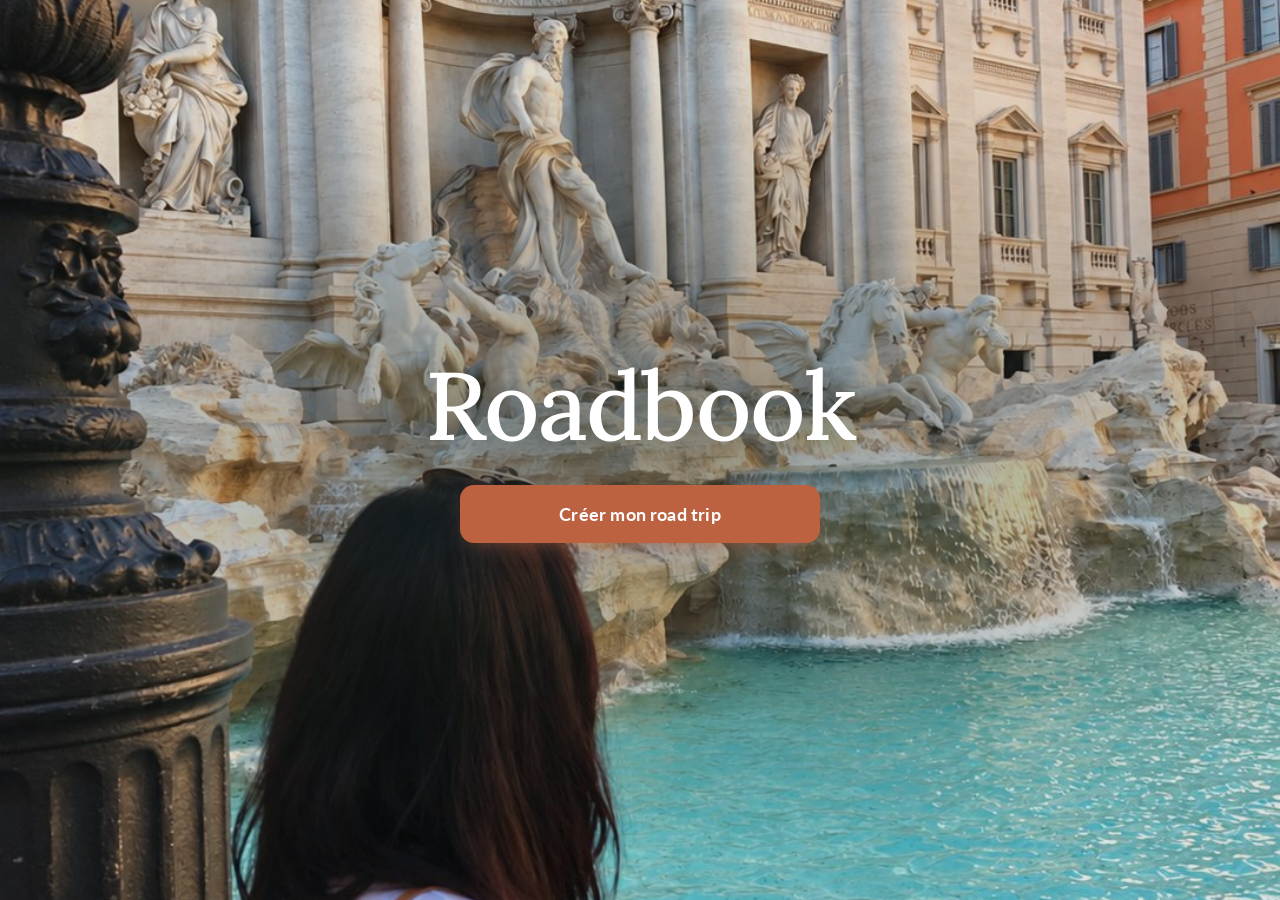
==== index.html @ 45126e4b "Première mise en ligne de Roadbook Co-Authored-By: Claude Opus 5.5 <noreply@anthropic.com> Claude-Se" ====
<!doctype html>
<html lang="fr">
<head>
  <meta charset="utf-8">
  <meta name="viewport" content="width=device-width, initial-scale=1, viewport-fit=cover">
  <meta name="theme-color" content="#F4F1EA">
  <title>Roadbook</title>
  <link rel="preconnect" href="https://fonts.googleapis.com">
  <link rel="preconnect" href="https://fonts.gstatic.com" crossorigin>
  <link href="https://fonts.googleapis.com/css2?family=Inter:wght@400;500;600&family=Lato:wght@400;700&family=Lora:ital,wght@0,500;0,600;1,500&display=swap" rel="stylesheet">
  <link rel="manifest" href="manifest.webmanifest">
  <link rel="apple-touch-icon" href="images/icone-192.png">
  <meta name="apple-mobile-web-app-capable" content="yes">
  <meta name="mobile-web-app-capable" content="yes">
  <link rel="stylesheet" href="js/vendor/leaflet/leaflet.css">
  <link rel="stylesheet" href="css/styles.css?v=2">
</head>
<body>
  <main id="app">

    <!-- ÉCRAN 1 — ACCUEIL -->
    <section class="ecran ecran--accueil" id="e-accueil" aria-label="Accueil">
      <div class="accueil-photo">
        <!-- Remplace images/accueil.jpg par ta propre photo -->
        <div class="photo-repli" data-paysage></div>
        <img src="images/accueil.jpg" alt="" onerror="this.remove()">
      </div>
      <div class="accueil-contenu">
        <h1 class="accueil-titre">Roadbook</h1>
        <button class="btn btn--principal" type="button" data-aller="#/depart">Créer mon road trip</button>
        <a class="accueil-voyages" href="#/voyages" id="lien-voyages" hidden></a>
      </div>
    </section>

    <!-- ÉCRAN 2 — MON DÉPART -->
    <section class="ecran" id="e-depart" aria-label="Mon départ">
      <header class="barre">
        <a class="barre-retour" href="#/">← Accueil</a>
        <span class="barre-marque">Roadbook</span>
      </header>
      <div class="colonne">
        <h1 class="titre-page">Ton départ</h1>
        <p class="chapo">Sept questions, tout se fait en cochant. Je m’occupe du reste.</p>
        <form id="questionnaire" novalidate></form>
        <p class="credit">Villes : <a href="https://www.geonames.org" target="_blank" rel="noopener">GeoNames</a>, licence CC BY 4.0.</p>
      </div>
      <div class="action-bas">
        <p class="action-message" id="message-depart" role="status" aria-live="polite"></p>
        <button class="btn btn--principal" type="button" id="btn-generer">Générer mon itinéraire</button>
      </div>
    </section>

    <!-- ÉCRAN 3 — MA ROUTE -->
    <section class="ecran" id="e-route" aria-label="Ma route">
      <header class="barre">
        <a class="barre-retour" href="#/depart">← Mes réponses</a>
        <span class="barre-marque">Roadbook</span>
      </header>
      <div class="colonne" id="route-contenu"></div>
      <div class="action-bas">
        <button class="btn btn--principal" type="button" data-aller="#/garder">Garder ma route</button>
      </div>
    </section>

    <!-- ÉCRAN 4 — MA JOURNÉE -->
    <section class="ecran ecran--jour" id="e-jour" aria-label="Ma journée">
      <div id="jour-contenu"></div>
      <div class="action-bas action-bas--double">
        <a class="btn btn--secondaire" href="#/route">← Ma route</a>
        <button class="btn btn--principal" type="button" id="btn-suivant">Jour suivant →</button>
      </div>
    </section>

    <!-- ÉCRAN 5 — GARDER MA ROUTE -->
    <section class="ecran" id="e-garder" aria-label="Garder ma route">
      <header class="barre">
        <a class="barre-retour" href="#/route">← Ma route</a>
        <span class="barre-marque">Roadbook</span>
      </header>
      <div class="colonne" id="garder-contenu"></div>
    </section>

    <!-- MES VOYAGES SAUVEGARDÉS -->
    <section class="ecran" id="e-voyages" aria-label="Mes voyages sauvegardés">
      <header class="barre">
        <a class="barre-retour" href="#/">← Accueil</a>
        <span class="barre-marque">Roadbook</span>
      </header>
      <div class="colonne" id="voyages-contenu"></div>
    </section>
  </main>

  <!-- Génération en cours -->
  <div class="composition" id="composition" hidden aria-live="polite">
    <div class="composition-route" aria-hidden="true"><span></span></div>
    <p class="composition-phrase" id="composition-phrase">Je compose ta route…</p>
  </div>

  <script src="js/villes.js"></script>
  <script src="js/villes-plus.js"></script>
  <script src="js/data.js"></script>
  <script src="js/data-europe.js"></script>
  <script src="js/data-europe2.js"></script>
  <script src="js/data-terre.js"></script>
  <script src="js/regions-outils.js"></script>
  <script src="js/regions-ouest.js"></script>
  <script src="js/regions-centre.js"></script>
  <script src="js/regions-sud.js"></script>
  <script src="js/regions-nord.js"></script>
  <script src="js/regions-est.js"></script>
  <script src="js/regions-orient.js"></script>
  <script src="js/regions-plus.js"></script>
  <script src="js/regions-fin.js"></script>
  <script src="js/villes-ouest.js"></script>
  <script src="js/villes-centre.js"></script>
  <script src="js/villes-sud.js"></script>
  <script src="js/villes-nord.js"></script>
  <script src="js/villes-est.js"></script>
  <script src="js/villes-orient.js"></script>
  <script src="js/villes-geonames.js"></script>
  <script src="js/envies.js"></script>
  <script src="js/generator.js"></script>
  <script src="js/planning.js"></script>
  <script src="js/regles-route.js"></script>
  <script src="js/modifier.js"></script>
  <script src="js/aires.js"></script>
  <script src="js/photos.js"></script>
  <script src="js/mes-photos.js"></script>
  <script src="js/horsligne.js"></script>
  <script src="js/config.js"></script>
  <script src="js/vendor/supabase/supabase.js"></script>
  <script src="js/communaute.js"></script>
  <script src="js/vendor/leaflet/leaflet.js"></script>
  <script src="js/fond-carte.js"></script>
  <script src="js/carte.js"></script>
  <script src="js/app.js"></script>
</body>
</html>
---- js/vendor/leaflet/leaflet.css ----
/* required styles */

.leaflet-pane,
.leaflet-tile,
.leaflet-marker-icon,
.leaflet-marker-shadow,
.leaflet-tile-container,
.leaflet-pane > svg,
.leaflet-pane > canvas,
.leaflet-zoom-box,
.leaflet-image-layer,
.leaflet-layer {
	position: absolute;
	left: 0;
	top: 0;
	}
.leaflet-container {
	overflow: hidden;
	}
.leaflet-tile,
.leaflet-marker-icon,
.leaflet-marker-shadow {
	-webkit-user-select: none;
	   -moz-user-select: none;
	        user-select: none;
	  -webkit-user-drag: none;
	}
/* Prevents IE11 from highlighting tiles in blue */
.leaflet-tile::selection {
	background: transparent;
}
/* Safari renders non-retina tile on retina better with this, but Chrome is worse */
.leaflet-safari .leaflet-tile {
	image-rendering: -webkit-optimize-contrast;
	}
/* hack that prevents hw layers "stretching" when loading new tiles */
.leaflet-safari .leaflet-tile-container {
	width: 1600px;
	height: 1600px;
	-webkit-transform-origin: 0 0;
	}
.leaflet-marker-icon,
.leaflet-marker-shadow {
	display: block;
	}
/* .leaflet-container svg: reset svg max-width decleration shipped in Joomla! (joomla.org) 3.x */
/* .leaflet-container img: map is broken in FF if you have max-width: 100% on tiles */
.leaflet-container .leaflet-overlay-pane svg {
	max-width: none !important;
	max-height: none !important;
	}
.leaflet-container .leaflet-marker-pane img,
.leaflet-container .leaflet-shadow-pane img,
.leaflet-container .leaflet-tile-pane img,
.leaflet-container img.leaflet-image-layer,
.leaflet-container .leaflet-tile {
	max-width: none !important;
	max-height: none !important;
	width: auto;
	padding: 0;
	}

.leaflet-container img.leaflet-tile {
	/* See: https://bugs.chromium.org/p/chromium/issues/detail?id=600120 */
	mix-blend-mode: plus-lighter;
}

.leaflet-container.leaflet-touch-zoom {
	-ms-touch-action: pan-x pan-y;
	touch-action: pan-x pan-y;
	}
.leaflet-container.leaflet-touch-drag {
	-ms-touch-action: pinch-zoom;
	/* Fallback for FF which doesn't support pinch-zoom */
	touch-action: none;
	touch-action: pinch-zoom;
}
.leaflet-container.leaflet-touch-drag.leaflet-touch-zoom {
	-ms-touch-action: none;
	touch-action: none;
}
.leaflet-container {
	-webkit-tap-highlight-color: transparent;
}
.leaflet-container a {
	-webkit-tap-highlight-color: rgba(51, 181, 229, 0.4);
}
.leaflet-tile {
	filter: inherit;
	visibility: hidden;
	}
.leaflet-tile-loaded {
	visibility: inherit;
	}
.leaflet-zoom-box {
	width: 0;
	height: 0;
	-moz-box-sizing: border-box;
	     box-sizing: border-box;
	z-index: 800;
	}
/* workaround for https://bugzilla.mozilla.org/show_bug.cgi?id=888319 */
.leaflet-overlay-pane svg {
	-moz-user-select: none;
	}

.leaflet-pane         { z-index: 400; }

.leaflet-tile-pane    { z-index: 200; }
.leaflet-overlay-pane { z-index: 400; }
.leaflet-shadow-pane  { z-index: 500; }
.leaflet-marker-pane  { z-index: 600; }
.leaflet-tooltip-pane   { z-index: 650; }
.leaflet-popup-pane   { z-index: 700; }

.leaflet-map-pane canvas { z-index: 100; }
.leaflet-map-pane svg    { z-index: 200; }

.leaflet-vml-shape {
	width: 1px;
	height: 1px;
	}
.lvml {
	behavior: url(#default#VML);
	display: inline-block;
	position: absolute;
	}


/* control positioning */

.leaflet-control {
	position: relative;
	z-index: 800;
	pointer-events: visiblePainted; /* IE 9-10 doesn't have auto */
	pointer-events: auto;
	}
.leaflet-top,
.leaflet-bottom {
	position: absolute;
	z-index: 1000;
	pointer-events: none;
	}
.leaflet-top {
	top: 0;
	}
.leaflet-right {
	right: 0;
	}
.leaflet-bottom {
	bottom: 0;
	}
.leaflet-left {
	left: 0;
	}
.leaflet-control {
	float: left;
	clear: both;
	}
.leaflet-right .leaflet-control {
	float: right;
	}
.leaflet-top .leaflet-control {
	margin-top: 10px;
	}
.leaflet-bottom .leaflet-control {
	margin-bottom: 10px;
	}
.leaflet-left .leaflet-control {
	margin-left: 10px;
	}
.leaflet-right .leaflet-control {
	margin-right: 10px;
	}


/* zoom and fade animations */

.leaflet-fade-anim .leaflet-popup {
	opacity: 0;
	-webkit-transition: opacity 0.2s linear;
	   -moz-transition: opacity 0.2s linear;
	        transition: opacity 0.2s linear;
	}
.leaflet-fade-anim .leaflet-map-pane .leaflet-popup {
	opacity: 1;
	}
.leaflet-zoom-animated {
	-webkit-transform-origin: 0 0;
	    -ms-transform-origin: 0 0;
	        transform-origin: 0 0;
	}
svg.leaflet-zoom-animated {
	will-change: transform;
}

.leaflet-zoom-anim .leaflet-zoom-animated {
	-webkit-transition: -webkit-transform 0.25s cubic-bezier(0,0,0.25,1);
	   -moz-transition:    -moz-transform 0.25s cubic-bezier(0,0,0.25,1);
	        transition:         transform 0.25s cubic-bezier(0,0,0.25,1);
	}
.leaflet-zoom-anim .leaflet-tile,
.leaflet-pan-anim .leaflet-tile {
	-webkit-transition: none;
	   -moz-transition: none;
	        transition: none;
	}

.leaflet-zoom-anim .leaflet-zoom-hide {
	visibility: hidden;
	}


/* cursors */

.leaflet-interactive {
	cursor: pointer;
	}
.leaflet-grab {
	cursor: -webkit-grab;
	cursor:    -moz-grab;
	cursor:         grab;
	}
.leaflet-crosshair,
.leaflet-crosshair .leaflet-interactive {
	cursor: crosshair;
	}
.leaflet-popup-pane,
.leaflet-control {
	cursor: auto;
	}
.leaflet-dragging .leaflet-grab,
.leaflet-dragging .leaflet-grab .leaflet-interactive,
.leaflet-dragging .leaflet-marker-draggable {
	cursor: move;
	cursor: -webkit-grabbing;
	cursor:    -moz-grabbing;
	cursor:         grabbing;
	}

/* marker & overlays interactivity */
.leaflet-marker-icon,
.leaflet-marker-shadow,
.leaflet-image-layer,
.leaflet-pane > svg path,
.leaflet-tile-container {
	pointer-events: none;
	}

.leaflet-marker-icon.leaflet-interactive,
.leaflet-image-layer.leaflet-interactive,
.leaflet-pane > svg path.leaflet-interactive,
svg.leaflet-image-layer.leaflet-interactive path {
	pointer-events: visiblePainted; /* IE 9-10 doesn't have auto */
	pointer-events: auto;
	}

/* visual tweaks */

.leaflet-container {
	background: #ddd;
	outline-offset: 1px;
	}
.leaflet-container a {
	color: #0078A8;
	}
.leaflet-zoom-box {
	border: 2px dotted #38f;
	background: rgba(255,255,255,0.5);
	}


/* general typography */
.leaflet-container {
	font-family: "Helvetica Neue", Arial, Helvetica, sans-serif;
	font-size: 12px;
	font-size: 0.75rem;
	line-height: 1.5;
	}


/* general toolbar styles */

.leaflet-bar {
	box-shadow: 0 1px 5px rgba(0,0,0,0.65);
	border-radius: 4px;
	}
.leaflet-bar a {
	background-color: #fff;
	border-bottom: 1px solid #ccc;
	width: 26px;
	height: 26px;
	line-height: 26px;
	display: block;
	text-align: center;
	text-decoration: none;
	color: black;
	}
.leaflet-bar a,
.leaflet-control-layers-toggle {
	background-position: 50% 50%;
	background-repeat: no-repeat;
	display: block;
	}
.leaflet-bar a:hover,
.leaflet-bar a:focus {
	background-color: #f4f4f4;
	}
.leaflet-bar a:first-child {
	border-top-left-radius: 4px;
	border-top-right-radius: 4px;
	}
.leaflet-bar a:last-child {
	border-bottom-left-radius: 4px;
	border-bottom-right-radius: 4px;
	border-bottom: none;
	}
.leaflet-bar a.leaflet-disabled {
	cursor: default;
	background-color: #f4f4f4;
	color: #bbb;
	}

.leaflet-touch .leaflet-bar a {
	width: 30px;
	height: 30px;
	line-height: 30px;
	}
.leaflet-touch .leaflet-bar a:first-child {
	border-top-left-radius: 2px;
	border-top-right-radius: 2px;
	}
.leaflet-touch .leaflet-bar a:last-child {
	border-bottom-left-radius: 2px;
	border-bottom-right-radius: 2px;
	}

/* zoom control */

.leaflet-control-zoom-in,
.leaflet-control-zoom-out {
	font: bold 18px 'Lucida Console', Monaco, monospace;
	text-indent: 1px;
	}

.leaflet-touch .leaflet-control-zoom-in, .leaflet-touch .leaflet-control-zoom-out  {
	font-size: 22px;
	}


/* layers control */

.leaflet-control-layers {
	box-shadow: 0 1px 5px rgba(0,0,0,0.4);
	background: #fff;
	border-radius: 5px;
	}
.leaflet-control-layers-toggle {
	background-image: url(images/layers.png);
	width: 36px;
	height: 36px;
	}
.leaflet-retina .leaflet-control-layers-toggle {
	background-image: url(images/layers-2x.png);
	background-size: 26px 26px;
	}
.leaflet-touch .leaflet-control-layers-toggle {
	width: 44px;
	height: 44px;
	}
.leaflet-control-layers .leaflet-control-layers-list,
.leaflet-control-layers-expanded .leaflet-control-layers-toggle {
	display: none;
	}
.leaflet-control-layers-expanded .leaflet-control-layers-list {
	display: block;
	position: relative;
	}
.leaflet-control-layers-expanded {
	padding: 6px 10px 6px 6px;
	color: #333;
	background: #fff;
	}
.leaflet-control-layers-scrollbar {
	overflow-y: scroll;
	overflow-x: hidden;
	padding-right: 5px;
	}
.leaflet-control-layers-selector {
	margin-top: 2px;
	position: relative;
	top: 1px;
	}
.leaflet-control-layers label {
	display: block;
	font-size: 13px;
	font-size: 1.08333em;
	}
.leaflet-control-layers-separator {
	height: 0;
	border-top: 1px solid #ddd;
	margin: 5px -10px 5px -6px;
	}

/* Default icon URLs */
.leaflet-default-icon-path { /* used only in path-guessing heuristic, see L.Icon.Default */
	background-image: url(images/marker-icon.png);
	}


/* attribution and scale controls */

.leaflet-container .leaflet-control-attribution {
	background: #fff;
	background: rgba(255, 255, 255, 0.8);
	margin: 0;
	}
.leaflet-control-attribution,
.leaflet-control-scale-line {
	padding: 0 5px;
	color: #333;
	line-height: 1.4;
	}
.leaflet-control-attribution a {
	text-decoration: none;
	}
.leaflet-control-attribution a:hover,
.leaflet-control-attribution a:focus {
	text-decoration: underline;
	}
.leaflet-attribution-flag {
	display: inline !important;
	vertical-align: baseline !important;
	width: 1em;
	height: 0.6669em;
	}
.leaflet-left .leaflet-control-scale {
	margin-left: 5px;
	}
.leaflet-bottom .leaflet-control-scale {
	margin-bottom: 5px;
	}
.leaflet-control-scale-line {
	border: 2px solid #777;
	border-top: none;
	line-height: 1.1;
	padding: 2px 5px 1px;
	white-space: nowrap;
	-moz-box-sizing: border-box;
	     box-sizing: border-box;
	background: rgba(255, 255, 255, 0.8);
	text-shadow: 1px 1px #fff;
	}
.leaflet-control-scale-line:not(:first-child) {
	border-top: 2px solid #777;
	border-bottom: none;
	margin-top: -2px;
	}
.leaflet-control-scale-line:not(:first-child):not(:last-child) {
	border-bottom: 2px solid #777;
	}

.leaflet-touch .leaflet-control-attribution,
.leaflet-touch .leaflet-control-layers,
.leaflet-touch .leaflet-bar {
	box-shadow: none;
	}
.leaflet-touch .leaflet-control-layers,
.leaflet-touch .leaflet-bar {
	border: 2px solid rgba(0,0,0,0.2);
	background-clip: padding-box;
	}


/* popup */

.leaflet-popup {
	position: absolute;
	text-align: center;
	margin-bottom: 20px;
	}
.leaflet-popup-content-wrapper {
	padding: 1px;
	text-align: left;
	border-radius: 12px;
	}
.leaflet-popup-content {
	margin: 13px 24px 13px 20px;
	line-height: 1.3;
	font-size: 13px;
	font-size: 1.08333em;
	min-height: 1px;
	}
.leaflet-popup-content p {
	margin: 17px 0;
	margin: 1.3em 0;
	}
.leaflet-popup-tip-container {
	width: 40px;
	height: 20px;
	position: absolute;
	left: 50%;
	margin-top: -1px;
	margin-left: -20px;
	overflow: hidden;
	pointer-events: none;
	}
.leaflet-popup-tip {
	width: 17px;
	height: 17px;
	padding: 1px;

	margin: -10px auto 0;
	pointer-events: auto;

	-webkit-transform: rotate(45deg);
	   -moz-transform: rotate(45deg);
	    -ms-transform: rotate(45deg);
	        transform: rotate(45deg);
	}
.leaflet-popup-content-wrapper,
.leaflet-popup-tip {
	background: white;
	color: #333;
	box-shadow: 0 3px 14px rgba(0,0,0,0.4);
	}
.leaflet-container a.leaflet-popup-close-button {
	position: absolute;
	top: 0;
	right: 0;
	border: none;
	text-align: center;
	width: 24px;
	height: 24px;
	font: 16px/24px Tahoma, Verdana, sans-serif;
	color: #757575;
	text-decoration: none;
	background: transparent;
	}
.leaflet-container a.leaflet-popup-close-button:hover,
.leaflet-container a.leaflet-popup-close-button:focus {
	color: #585858;
	}
.leaflet-popup-scrolled {
	overflow: auto;
	}

.leaflet-oldie .leaflet-popup-content-wrapper {
	-ms-zoom: 1;
	}
.leaflet-oldie .leaflet-popup-tip {
	width: 24px;
	margin: 0 auto;

	-ms-filter: "progid:DXImageTransform.Microsoft.Matrix(M11=0.70710678, M12=0.70710678, M21=-0.70710678, M22=0.70710678)";
	filter: progid:DXImageTransform.Microsoft.Matrix(M11=0.70710678, M12=0.70710678, M21=-0.70710678, M22=0.70710678);
	}

.leaflet-oldie .leaflet-control-zoom,
.leaflet-oldie .leaflet-control-layers,
.leaflet-oldie .leaflet-popup-content-wrapper,
.leaflet-oldie .leaflet-popup-tip {
	border: 1px solid #999;
	}


/* div icon */

.leaflet-div-icon {
	background: #fff;
	border: 1px solid #666;
	}


/* Tooltip */
/* Base styles for the element that has a tooltip */
.leaflet-tooltip {
	position: absolute;
	padding: 6px;
	background-color: #fff;
	border: 1px solid #fff;
	border-radius: 3px;
	color: #222;
	white-space: nowrap;
	-webkit-user-select: none;
	-moz-user-select: none;
	-ms-user-select: none;
	user-select: none;
	pointer-events: none;
	box-shadow: 0 1px 3px rgba(0,0,0,0.4);
	}
.leaflet-tooltip.leaflet-interactive {
	cursor: pointer;
	pointer-events: auto;
	}
.leaflet-tooltip-top:before,
.leaflet-tooltip-bottom:before,
.leaflet-tooltip-left:before,
.leaflet-tooltip-right:before {
	position: absolute;
	pointer-events: none;
	border: 6px solid transparent;
	background: transparent;
	content: "";
	}

/* Directions */

.leaflet-tooltip-bottom {
	margin-top: 6px;
}
.leaflet-tooltip-top {
	margin-top: -6px;
}
.leaflet-tooltip-bottom:before,
.leaflet-tooltip-top:before {
	left: 50%;
	margin-left: -6px;
	}
.leaflet-tooltip-top:before {
	bottom: 0;
	margin-bottom: -12px;
	border-top-color: #fff;
	}
.leaflet-tooltip-bottom:before {
	top: 0;
	margin-top: -12px;
	margin-left: -6px;
	border-bottom-color: #fff;
	}
.leaflet-tooltip-left {
	margin-left: -6px;
}
.leaflet-tooltip-right {
	margin-left: 6px;
}
.leaflet-tooltip-left:before,
.leaflet-tooltip-right:before {
	top: 50%;
	margin-top: -6px;
	}
.leaflet-tooltip-left:before {
	right: 0;
	margin-right: -12px;
	border-left-color: #fff;
	}
.leaflet-tooltip-right:before {
	left: 0;
	margin-left: -12px;
	border-right-color: #fff;
	}

/* Printing */

@media print {
	/* Prevent printers from removing background-images of controls. */
	.leaflet-control {
		-webkit-print-color-adjust: exact;
		print-color-adjust: exact;
		}
	}
---- css/styles.css ----
/* =========================================================================
   Roadbook — univers « Lin et terre »
   ========================================================================= */
:root {
  --vert: #6E8E86;        /* vert-de-gris, principale */
  --vert-fonce: #4F6C65;
  --argile: #C98E7E;      /* rosé argile, secondaire */
  --terra: #BD6240;       /* terracotta, accent + statut « roulée » */
  --terra-fonce: #A4512F;
  --lin: #F4F1EA;         /* fond */
  --papier: #FBF9F4;      /* cartes */
  --encre: #26332F;       /* texte */
  --encre-douce: #4B5955;
  --trait: rgba(38, 51, 47, .12);

  --f-titre: "Lora", Georgia, serif;
  --f-sous: "Lato", "Helvetica Neue", Arial, sans-serif;
  --f-corps: "Inter", system-ui, -apple-system, sans-serif;

  --rayon: 16px;
  --colonne: 560px;
}

* { box-sizing: border-box; }
html { -webkit-text-size-adjust: 100%; }
body {
  margin: 0;
  background: var(--lin);
  color: var(--encre);
  font: 400 17px/1.6 var(--f-corps);
  -webkit-font-smoothing: antialiased;
}
img, svg { display: block; max-width: 100%; }
a { color: inherit; }
button { font: inherit; color: inherit; }
:focus-visible { outline: 3px solid var(--terra); outline-offset: 3px; border-radius: 6px; }

/* ---------- Écrans ---------- */
.ecran { display: none; min-height: 100vh; min-height: 100svh; }
.ecran--actif { display: block; animation: apparait .35s ease both; }
@keyframes apparait { from { opacity: 0; transform: translateY(6px); } to { opacity: 1; transform: none; } }

.colonne { max-width: var(--colonne); margin: 0 auto; padding: 8px 20px 140px; }

.barre {
  max-width: var(--colonne); margin: 0 auto; padding: 18px 20px 6px;
  display: flex; justify-content: space-between; align-items: center;
}
.barre-retour { font: 700 15px var(--f-sous); text-decoration: none; color: var(--encre-douce); padding: 8px 0; }
.barre-retour:hover { color: var(--encre); }
.barre-marque { font: 500 italic 16px var(--f-titre); color: var(--vert-fonce); }

/* ---------- Typographie ---------- */
.titre-page { font: 600 clamp(30px, 7vw, 38px)/1.15 var(--f-titre); margin: 12px 0 10px; letter-spacing: -.01em; }
.titre-page--jour { margin-bottom: 12px; }
.sous-titre { font: 700 13px var(--f-sous); text-transform: uppercase; letter-spacing: .12em; color: var(--vert-fonce); margin: 40px 0 14px; }
.surtitre { font: 700 13px var(--f-sous); text-transform: uppercase; letter-spacing: .12em; color: var(--terra-fonce); margin: 24px 0 0; }
.chapo { font-size: 18px; color: var(--encre-douce); margin: 0 0 28px; }
.texte { color: var(--encre-douce); }

/* ---------- Boutons ---------- */
.btn {
  display: flex; align-items: center; justify-content: center; gap: 8px;
  width: 100%; min-height: 58px; padding: 16px 24px;
  border: 0; border-radius: 14px; cursor: pointer; text-decoration: none;
  font: 700 18px var(--f-sous); letter-spacing: .01em;
  transition: transform .15s ease, background-color .15s ease, box-shadow .15s ease;
}
.btn:active { transform: scale(.985); }
.btn--principal { background: var(--terra); color: #fff; box-shadow: 0 8px 22px -10px rgba(189, 98, 64, .7); }
.btn--principal:hover { background: var(--terra-fonce); }
.btn--secondaire { background: transparent; color: var(--encre); border: 1.5px solid var(--trait); box-shadow: none; }
.btn--secondaire:hover { border-color: var(--vert); }
.btn--petit { min-height: 46px; width: auto; padding: 10px 22px; font-size: 16px; }
.lien-discret { background: none; border: 0; padding: 10px; cursor: pointer; font: 400 15px var(--f-corps); color: var(--encre-douce); text-decoration: underline; text-underline-offset: 3px; }

.action-bas {
  position: fixed; left: 0; right: 0; bottom: 0; z-index: 10;
  padding: 26px 20px calc(18px + env(safe-area-inset-bottom));
  background: linear-gradient(to bottom, rgba(244, 241, 234, 0), var(--lin) 34%);
}
.action-bas > * { max-width: calc(var(--colonne) - 40px); margin-left: auto; margin-right: auto; }
.action-bas--double { display: flex; gap: 12px; justify-content: center; }
.action-bas--double > * { margin: 0; }
.action-bas--double .btn--secondaire { flex: 0 0 auto; width: auto; background: var(--lin); }
.action-bas--double .btn--principal { flex: 1 1 auto; max-width: 380px; }
.action-message { min-height: 0; margin: 0 auto 10px; font: 700 15px var(--f-sous); color: var(--terra-fonce); text-align: center; }
.action-message:empty { display: none; }

/* ---------- Photos (emplacements) ---------- */
.photo-repli, .photo-repli svg { position: absolute; inset: 0; width: 100%; height: 100%; }
.accueil-photo img, .jour-photo img { position: absolute; inset: 0; width: 100%; height: 100%; object-fit: cover; }

/* ---------- ÉCRAN 1 : Accueil ---------- */
.ecran--accueil.ecran--actif { display: flex; flex-direction: column; justify-content: center; position: relative; overflow: hidden; }
.accueil-photo { position: absolute; inset: 0; }
/* Voile léger, plus marqué au centre : le titre et le bouton restent lisibles sur n’importe quelle photo */
.accueil-photo::after {
  content: ""; position: absolute; inset: 0;
  background:
    radial-gradient(ellipse 70% 45% at 50% 50%, rgba(38, 51, 47, .42) 0%, rgba(38, 51, 47, 0) 100%),
    rgba(38, 51, 47, .12);
}
.accueil-contenu {
  position: relative; z-index: 1; margin: auto;
  width: 100%; max-width: var(--colonne);
  padding: 24px 24px calc(24px + env(safe-area-inset-bottom));
  display: flex; flex-direction: column; align-items: center; text-align: center;
}
.accueil-titre {
  font: 500 clamp(56px, 17vw, 96px)/1 var(--f-titre); color: #fff; margin: 0 0 32px;
  letter-spacing: -.02em; text-shadow: 0 2px 24px rgba(38, 51, 47, .45);
}
.accueil-contenu .btn--principal { max-width: 360px; }
.accueil-voyages { margin-top: 18px; color: #fff; font: 700 15px var(--f-sous); text-underline-offset: 4px; opacity: .9; }

/* ---------- ÉCRAN 2 : Mon départ ---------- */
.question { border: 0; padding: 0; margin: 0 0 44px; min-width: 0; border-radius: 12px; }
.question legend { display: flex; align-items: center; gap: 12px; font: 600 22px/1.3 var(--f-titre); margin-bottom: 16px; padding: 0; }
.question-n {
  flex: 0 0 auto; width: 30px; height: 30px; border-radius: 50%;
  display: inline-grid; place-items: center;
  font: 700 14px var(--f-sous); color: var(--vert-fonce); border: 1.5px solid var(--vert);
}
.question-aide { margin: 18px 0 10px; color: var(--encre-douce); font-size: 16px; }
.question-plus { margin-top: 18px; }
.question--appel { animation: appel 1.2s ease; }
@keyframes appel { 0%, 100% { box-shadow: 0 0 0 0 rgba(189, 98, 64, 0); } 30% { box-shadow: 0 0 0 10px rgba(189, 98, 64, .18); } }

.choix-groupe { display: flex; flex-wrap: wrap; gap: 10px; }
.choix {
  display: inline-flex; flex-direction: column; align-items: flex-start; justify-content: center;
  min-height: 50px; padding: 11px 18px; cursor: pointer; text-align: left;
  background: var(--papier); border: 1.5px solid var(--trait); border-radius: 999px;
  font: 500 16px var(--f-corps); color: var(--encre);
  transition: border-color .15s, background-color .15s;
}
.choix:hover { border-color: var(--vert); }
.choix[aria-pressed="true"] { background: var(--vert-fonce); border-color: var(--vert-fonce); color: #fff; }
.choix-s { font-size: 13px; color: var(--encre-douce); }
.choix[aria-pressed="true"] .choix-s { color: rgba(255, 255, 255, .85); }
.choix-groupe--cartes { flex-direction: column; }
.choix--carte { width: 100%; border-radius: var(--rayon); padding: 16px 20px; }
.choix--carte .choix-l { font: 700 17px var(--f-sous); }
.choix--carte .choix-s { font-size: 15px; margin-top: 2px; }

.champ { display: block; margin-top: 16px; }
.champ > span { display: block; font: 700 15px var(--f-sous); margin-bottom: 8px; }
.champ em { font-style: normal; font-weight: 400; color: var(--encre-douce); }
.champ input {
  width: 100%; min-height: 52px; padding: 12px 16px;
  font: 400 17px var(--f-corps); color: var(--encre);
  background: var(--papier); border: 1.5px solid var(--trait); border-radius: 12px;
}
.champ input:focus { border-color: var(--vert); outline: none; box-shadow: 0 0 0 3px rgba(110, 142, 134, .25); }
.champ--date { margin-top: 22px; }
.champ--date input { max-width: 260px; }

/* ---------- Génération ---------- */
.composition {
  position: fixed; inset: 0; z-index: 50; background: var(--lin);
  display: flex; flex-direction: column; align-items: center; justify-content: center; padding: 24px; text-align: center;
}
.composition[hidden] { display: none; }
.composition-route { width: 140px; height: 3px; border-radius: 3px; background: rgba(110, 142, 134, .25); overflow: hidden; margin-bottom: 28px; }
.composition-route span { display: block; width: 40%; height: 100%; background: var(--terra); border-radius: 3px; animation: roule 1.6s ease-in-out infinite; }
@keyframes roule { 0% { transform: translateX(-100%); } 100% { transform: translateX(260%); } }
.composition-phrase { font: 500 italic 26px/1.35 var(--f-titre); margin: 0; transition: opacity .25s; max-width: 22ch; }
.composition-phrase--sort { opacity: 0; }

/* ---------- Statuts ---------- */
.statut {
  display: inline-flex; align-items: center; gap: 5px; flex: 0 0 auto;
  padding: 4px 11px 4px 8px; border-radius: 999px; white-space: nowrap;
  font: 700 13px/1.2 var(--f-sous); letter-spacing: .01em;
}
.statut svg { width: 15px; height: 15px; flex: 0 0 auto; }
.statut--r { background: var(--terra); color: #fff; box-shadow: 0 2px 8px -3px rgba(189, 98, 64, .8); }
.statut--p { background: transparent; color: var(--vert-fonce); border: 1.5px solid var(--vert); padding: 3px 10px 3px 7px; }
.statut--c { background: rgba(201, 142, 126, .18); color: #7A3F2E; border: 1.5px dashed var(--argile); padding: 3px 10px 3px 7px; }

/* ---------- ÉCRAN 3 : Ma route ---------- */
.recap { font: 700 19px/1.45 var(--f-sous); margin: 0 0 22px; }
.trace { background: var(--papier); border-radius: var(--rayon); padding: 14px; border: 1px solid var(--trait); }
.trace-svg { width: 100%; height: auto; }
.budget { color: var(--encre-douce); font-size: 16px; margin: 16px 0 0; }
.budget strong { color: var(--encre); }

.legende { margin-top: 28px; padding: 18px 20px; border-radius: var(--rayon); background: rgba(110, 142, 134, .1); }
.legende-titre { font: 700 15px var(--f-sous); margin: 0 0 12px; }
.legende ul { list-style: none; margin: 0; padding: 0; display: grid; gap: 10px; }
.legende li { display: flex; flex-wrap: wrap; align-items: center; gap: 8px 10px; font-size: 15px; color: var(--encre-douce); }

.programme { list-style: none; margin: 0; padding: 0; display: grid; gap: 10px; }
.jour-ligne {
  display: grid; grid-template-columns: 56px 1fr 18px; gap: 14px; align-items: center;
  padding: 16px 16px 16px 14px; border-radius: var(--rayon); text-decoration: none;
  background: var(--papier); border: 1px solid var(--trait); border-left: 4px solid transparent;
  transition: transform .15s ease, box-shadow .15s ease;
}
.jour-ligne:hover { transform: translateY(-1px); box-shadow: 0 10px 24px -16px rgba(38, 51, 47, .5); }
.jour-ligne--r { border-left-color: var(--terra); }
.jour-ligne--pause { background: transparent; }
.jour-num { display: flex; flex-direction: column; align-items: center; text-align: center; }
.jour-num > span { font: 600 24px/1 var(--f-titre); color: var(--vert-fonce); }
.jour-num small { font: 400 12px/1.25 var(--f-corps); color: var(--encre-douce); margin-top: 5px; }
.jour-corps { display: flex; flex-direction: column; min-width: 0; }
.jour-corps strong { font: 600 19px/1.3 var(--f-titre); }
.jour-meta { font-size: 15px; color: var(--encre-douce); margin-top: 2px; }
.jour-statut { display: flex; flex-wrap: wrap; align-items: center; gap: 6px 10px; margin-top: 10px; }
.jour-points { font-size: 13px; color: var(--encre-douce); }
.jour-fleche { font-size: 26px; color: var(--vert); line-height: 1; }
.note-essai { font-size: 13px; color: var(--encre-douce); margin: 28px 0 0; }

/* ---------- ÉCRAN 4 : Ma journée ---------- */
.jour-photo { position: relative; height: 42vh; min-height: 240px; max-height: 420px; overflow: hidden; }
.jour-photo-retour {
  position: absolute; top: calc(14px + env(safe-area-inset-top)); left: 14px; z-index: 2;
  width: 44px; height: 44px; border-radius: 50%; display: grid; place-items: center;
  background: rgba(251, 249, 244, .92); text-decoration: none; font: 700 20px var(--f-sous);
}
.jour-statut-tete { display: flex; flex-wrap: wrap; gap: 8px 12px; align-items: center; }
.bloc { margin-top: 28px; }
.bloc .sous-titre { margin-top: 12px; }
.bloc--pause { padding: 20px 22px; background: rgba(110, 142, 134, .12); border-radius: var(--rayon); font: 500 italic 19px/1.5 var(--f-titre); }
.bloc--pause p { margin: 0; }

.chiffres { display: grid; grid-template-columns: 1fr 1fr; gap: 10px; }
.chiffres > div { background: var(--papier); border: 1px solid var(--trait); border-radius: var(--rayon); padding: 16px 18px; }
.chiffres b { display: block; font: 600 28px/1.1 var(--f-titre); }
.chiffres span { font-size: 15px; color: var(--encre-douce); }
.trajet { margin: 0; color: var(--encre-douce); font-size: 15px; }

.info { background: var(--papier); border: 1px solid var(--trait); border-radius: var(--rayon); padding: 18px 20px; margin-top: 12px; }
.info p { margin: 8px 0 0; }
.info-tete { display: flex; flex-wrap: wrap; align-items: center; justify-content: space-between; gap: 8px 12px; }
.info-tete--fin { margin-top: 10px; }
.info-tete h3 { margin: 0; font: 700 17px/1.35 var(--f-sous); }
.alerte { font-weight: 600; color: #7A3F2E; }
.repli {
  margin-top: 12px !important; padding: 12px 14px; border-radius: 12px;
  background: rgba(201, 142, 126, .12); font-size: 15px; color: var(--encre);
}
.repli strong { display: block; font: 700 12px var(--f-sous); text-transform: uppercase; letter-spacing: .1em; color: #7A3F2E; margin-bottom: 3px; }
.reperes { list-style: none; margin: 0; padding: 0; }

.services { list-style: none; margin: 18px 0 0; padding: 0; border-top: 1px solid var(--trait); }
.service { padding: 14px 0; border-bottom: 1px solid var(--trait); }
.service:last-child { border-bottom: 0; padding-bottom: 0; }
.service-ligne { display: flex; flex-wrap: wrap; align-items: center; gap: 8px 12px; }
.service-icone { width: 36px; height: 36px; border-radius: 50%; display: grid; place-items: center; background: rgba(110, 142, 134, .14); color: var(--vert-fonce); }
.service-icone svg { width: 20px; height: 20px; }
.service-nom { font: 700 16px var(--f-sous); }
.service-valeur { color: var(--encre-douce); margin-right: auto; }
.service--non .service-icone { background: rgba(38, 51, 47, .06); color: var(--encre-douce); }

/* ---------- ÉCRAN 5 : Garder ---------- */
.carte-voyage { background: var(--papier); border: 1px solid var(--trait); border-left: 4px solid var(--terra); border-radius: var(--rayon); padding: 18px 20px; margin: 0 0 24px; }
.carte-voyage-titre { font: 600 20px/1.3 var(--f-titre); margin: 0 0 6px; }
.carte-voyage-recap { margin: 0; font: 700 15px/1.45 var(--f-sous); color: var(--encre-douce); }
.carte-voyage-date { margin: 8px 0 0; font-size: 14px; color: var(--encre-douce); }
.carte-voyage-actions { display: flex; align-items: center; gap: 12px; margin-top: 14px; }
.acces { margin-bottom: 24px; }
.acces .sous-titre { margin-top: 8px; }
.acces .texte { margin: 0; }
.acces .note-essai { margin-top: 14px; }
.garde-ok { width: 64px; height: 64px; border-radius: 50%; background: var(--terra); color: #fff; display: grid; place-items: center; margin-top: 32px; }
.garde-ok svg { width: 34px; height: 34px; }
.pile-boutons { display: grid; gap: 12px; margin-top: 8px; }
.liste-voyages { list-style: none; margin: 0; padding: 0; }

/* ---------- Écrans plus larges ---------- */
@media (min-width: 760px) {
  body { font-size: 17.5px; }
  .jour-photo { max-width: 860px; margin: 24px auto 0; border-radius: 22px; }
  .colonne { padding-top: 16px; }
}
@media (prefers-reduced-motion: reduce) {
  *, *::before, *::after { animation: none !important; transition: none !important; }
}

/* ---------- Ville de départ : recherche ---------- */
.champ--recherche { margin-top: 0; }
.suggestions { list-style: none; margin: 8px 0 0; padding: 0; display: grid; gap: 6px; }
.suggestions:empty { display: none; }
.suggestions button {
  width: 100%; min-height: 52px; padding: 12px 16px; cursor: pointer; text-align: left;
  display: flex; justify-content: space-between; align-items: center; gap: 12px;
  background: var(--papier); border: 1.5px solid var(--trait); border-radius: 12px;
}
.suggestions button:hover, .suggestions button:focus-visible { border-color: var(--vert); }
.suggestions strong { font: 600 17px var(--f-corps); }
.suggestions span { font-size: 14px; color: var(--encre-douce); }
.depart-inconnu { margin-top: 12px; padding: 14px 16px; border-radius: 12px; background: rgba(201, 142, 126, .12); }
.depart-inconnu p { margin: 0 0 10px; font-size: 15px; }
.depart-inconnu .btn--petit { width: 100%; }
.depart-inconnu .lien-discret { padding: 0; }
.depart-choisi {
  display: flex; align-items: center; gap: 14px; padding: 14px 16px;
  background: var(--papier); border: 1.5px solid var(--vert); border-radius: var(--rayon);
}
.depart-choisi[hidden] { display: none; }
.depart-coche { flex: 0 0 auto; width: 36px; height: 36px; border-radius: 50%; display: grid; place-items: center; background: var(--vert-fonce); color: #fff; }
.depart-coche svg { width: 20px; height: 20px; }
.depart-texte { flex: 1 1 auto; display: flex; flex-direction: column; min-width: 0; }
.depart-texte strong { font: 600 19px/1.3 var(--f-titre); }
.depart-texte span { font-size: 14px; color: var(--encre-douce); }
[hidden] { display: none !important; }

/* ---------- Envie d’ailleurs ? ---------- */
.ailleurs { margin-top: 22px; }
.ailleurs-titre { font: 700 15px/1.45 var(--f-sous); margin: 0 0 10px; color: var(--encre-douce); }
.choix--petit { min-height: 42px; padding: 8px 16px; font-size: 15px; }
.chiffres--trois { grid-template-columns: 1fr 1fr 1fr; }
.chiffres--trois { gap: 8px; }
.chiffres--trois > div { padding: 14px 12px; }
.chiffres--trois b { font-size: 20px; white-space: nowrap; }
.chiffres--trois span { font-size: 13px; }

/* ---------- Où as-tu envie d’aller ? ---------- */
.choix-groupe--grille { display: grid; grid-template-columns: 1fr 1fr; gap: 10px; }
.choix-groupe--grille .choix { border-radius: var(--rayon); padding: 12px 14px; justify-content: flex-start; min-height: 74px; }
.choix-groupe--grille .choix-l { font: 700 16px/1.25 var(--f-sous); }
.choix-groupe--grille .choix-s { font-size: 13px; line-height: 1.35; margin-top: 3px; }
@media (max-width: 340px) { .choix-groupe--grille { grid-template-columns: 1fr; } }
.avertissement { margin: -6px 0 22px; padding: 14px 16px; border-radius: 12px; background: rgba(201, 142, 126, .16); border-left: 4px solid var(--argile); }
.avertissement p { margin: 0; font-size: 15px; }
.sugg-texte { display: flex; flex-direction: column; min-width: 0; }
.suggestions .sugg-texte span { font-size: 13px; }
.suggestions .sugg-type { flex: 0 0 auto; font: 700 11px var(--f-sous); text-transform: uppercase; letter-spacing: .08em; color: var(--vert-fonce); padding: 3px 8px; border-radius: 999px; background: rgba(110, 142, 134, .12); }

/* ---------- Durée sur mesure ---------- */
.compteur { display: flex; align-items: center; gap: 12px; }
.compteur-btn {
  width: 52px; height: 52px; flex: 0 0 auto; border-radius: 50%; cursor: pointer;
  background: var(--papier); border: 1.5px solid var(--trait); font: 500 26px/1 var(--f-sous); color: var(--vert-fonce);
}
.compteur-btn:hover { border-color: var(--vert); }
.compteur-valeur {
  display: flex; align-items: baseline; justify-content: center; gap: 8px; min-width: 140px;
  padding: 8px 16px; border-radius: 14px; background: var(--papier); border: 1.5px solid var(--trait);
}
.compteur-valeur input {
  width: 3.2ch; border: 0; background: transparent; text-align: right;
  font: 600 28px/1.2 var(--f-titre); color: var(--encre); -moz-appearance: textfield;
}
.compteur-valeur input::-webkit-outer-spin-button, .compteur-valeur input::-webkit-inner-spin-button { -webkit-appearance: none; margin: 0; }
.compteur-valeur input:focus { outline: none; }
.compteur-valeur:focus-within { border-color: var(--vert); box-shadow: 0 0 0 3px rgba(110, 142, 134, .25); }
.compteur-valeur span { font-size: 16px; color: var(--encre-douce); }
.champs-dates { display: grid; grid-template-columns: 1fr 1fr; gap: 12px; margin-top: 8px; }
.champs-dates .champ { min-width: 0; margin-top: 16px; }
.champs-dates .champ--date input { max-width: none; width: 100%; min-width: 0; padding: 12px 10px; font-size: 16px; }
.duree-resume { font-weight: 600; color: var(--vert-fonce); }
.duree-resume:empty { display: none; }
@media (max-width: 360px) { .champs-dates { grid-template-columns: 1fr; } }

/* ---------- Long voyage : jours regroupés par région ---------- */
.programme--groupes { gap: 12px; }
.groupe details { background: transparent; }
.groupe summary {
  list-style: none; cursor: pointer; display: grid; grid-template-columns: 40px 1fr 18px; gap: 12px; align-items: center;
  padding: 16px; border-radius: var(--rayon); background: rgba(110, 142, 134, .12);
}
.groupe summary::-webkit-details-marker { display: none; }
.groupe-n { width: 40px; height: 40px; border-radius: 50%; display: grid; place-items: center; background: var(--vert-fonce); color: #fff; font: 700 16px var(--f-sous); }
.groupe-texte { display: flex; flex-direction: column; min-width: 0; }
.groupe-texte strong { font: 600 19px/1.3 var(--f-titre); }
.groupe-texte span { font-size: 14px; color: var(--encre-douce); }
.groupe-fleche { font-size: 24px; color: var(--vert); transition: transform .2s; }
.groupe details[open] .groupe-fleche { transform: rotate(90deg); }
.groupe details .programme { margin-top: 10px; }

/* ---------- Ce que tu aimes ---------- */
.famille { margin-top: 18px; }
.famille-nom { font: 700 13px var(--f-sous); text-transform: uppercase; letter-spacing: .1em; color: var(--vert-fonce); margin: 0 0 10px; }
.pour-toi {
  display: inline-block; margin-top: 10px !important; padding: 3px 10px; border-radius: 999px;
  font: 700 13px var(--f-sous); color: var(--vert-fonce); background: rgba(110, 142, 134, .14);
}

/* Mention de la source des villes */
.credit { margin: 28px 0 0; font: 400 12px/1.5 var(--f-corps); color: var(--encre-douce); text-align: center; }
.credit a { color: inherit; }

/* Les vrais lieux pour dormir */
.jour-nuit { display: block; font-size: 14px; color: var(--encre); margin-top: 6px; }
.puces { display: flex; flex-wrap: wrap; gap: 4px 6px; margin-top: 6px; }
.puce { font: 600 12px/1 var(--f-corps); padding: 5px 8px; border-radius: 999px; background: rgba(110, 142, 134, .12); color: var(--vert-fonce); }
.puce--non { background: rgba(189, 98, 64, .12); color: var(--terra-fonce); }
.puce--inconnu { background: rgba(38, 51, 47, .06); color: var(--encre-douce); }
.info--lieu + .info--lieu { margin-top: 14px; }
.lieu-type { font: 700 12px var(--f-sous); letter-spacing: .06em; text-transform: uppercase; color: var(--vert-fonce); margin: 0 0 6px; }
.lieu-infos { font-size: 14px; color: var(--encre-douce); margin: 4px 0 0; }
.lieu-liens { font-size: 14px; margin: 14px 0 0; }
.lieu-liens a { color: var(--vert-fonce); }
.sous-titre--petit { font-size: 18px; margin-top: 26px; }
.credit--gauche { text-align: left; margin-top: 18px; }

/* Le pays à côté de chaque ville */
.pays { font-weight: 400; color: var(--encre-douce); }
.jour-corps strong .pays { font-size: .92em; }
.frontiere { display: inline-block; align-self: flex-start; margin: 4px 0 2px; padding: 2px 9px; border-radius: 999px;
  font: 600 11.5px/1.5 var(--f-corps); letter-spacing: .02em; color: var(--vert-fonce); background: rgba(110, 142, 134, .14); }
.recap-pays { margin: -6px 0 18px; font: 400 14px/1.5 var(--f-corps); color: var(--encre-douce); }
.recap-pays strong { color: var(--encre); font-weight: 600; }
.jour-pays { margin: -4px 0 12px; font: 500 15px/1.4 var(--f-sous); letter-spacing: .04em; text-transform: uppercase; color: var(--vert-fonce); }

/* Les photos des régions (Wikimedia Commons) */
.route-photo { margin: 4px 0 22px; }
.route-photo-cadre { position: relative; aspect-ratio: 16 / 10; border-radius: 22px; overflow: hidden; background: var(--papier); }
.route-photo-cadre img { position: absolute; inset: 0; width: 100%; height: 100%; object-fit: cover; }
.photo-credit { margin: 6px 4px 0; font: 400 11.5px/1.45 var(--f-corps); color: var(--encre-douce); }
.photo-credit a { color: inherit; }
.photo-credit[hidden] { display: none; }
.jour-photo .photo-credit, .route-photo-cadre .photo-credit { position: absolute; left: 0; right: 0; bottom: 0; margin: 0; padding: 18px 14px 8px;
  color: #fff; background: linear-gradient(transparent, rgba(0,0,0,.55)); text-shadow: 0 1px 2px rgba(0,0,0,.4); }
.groupe-vignette { flex: none; width: 52px; height: 52px; border-radius: 50%; overflow: hidden; background: var(--lin); }
.groupe-vignette img { width: 100%; height: 100%; object-fit: cover; display: block; }

/* ---------- Le voyage sans réseau ---------- */
.horsligne { margin: 0 0 22px; padding: 14px 16px; border-radius: 12px; background: rgba(110, 142, 134, .1); font-size: 15px; color: var(--encre-douce); }
.horsligne:empty { display: none; }
.horsligne p { margin: 0; }
.horsligne p + p { margin-top: 6px; }
.horsligne-titre { display: flex; align-items: center; gap: 8px; font: 700 15px var(--f-sous); color: var(--encre); }
.horsligne-titre svg { width: 18px; height: 18px; flex: 0 0 auto; color: var(--terra); }
.horsligne--pret { background: rgba(189, 98, 64, .08); }
.horsligne-astuce { font-size: 14px; }
.horsligne-barre { margin-top: 10px; height: 6px; border-radius: 999px; background: rgba(110, 142, 134, .2); overflow: hidden; }
.horsligne-barre span { display: block; height: 100%; background: var(--vert); transition: width .3s ease; }

/* ---------- Nos photos ---------- */
.galerie { display: flex; gap: 10px; overflow-x: auto; margin: 0 20px; padding: 14px 0 4px; scroll-snap-type: x mandatory; -webkit-overflow-scrolling: touch; }
.galerie figure { flex: 0 0 auto; width: 150px; margin: 0; scroll-snap-align: start; }
.galerie img { display: block; width: 150px; height: 112px; object-fit: cover; border-radius: 14px; background: var(--papier); }
.galerie figcaption { margin-top: 6px; font-size: 13px; line-height: 1.35; color: var(--encre-douce); }
@media (min-width: 900px) { .galerie { max-width: 860px; margin: 0 auto; } }

/* ---------- Le planning de la journée ---------- */
.planning-tete { display: flex; align-items: baseline; justify-content: space-between; gap: 12px; }
.planning-tete .lien-discret { padding: 6px 0; font-weight: 600; color: var(--terra-fonce); }
.planning-note { margin: -6px 0 14px; font-size: 15px; color: var(--encre-douce); }
.planning-liste { list-style: none; margin: 0; padding: 0; position: relative; }
.planning-liste::before { content: ""; position: absolute; left: 75px; top: 14px; bottom: 14px; width: 2px; background: var(--trait); }
.moment { display: grid; grid-template-columns: 58px 36px 1fr; gap: 0 10px; align-items: start; padding: 8px 0; position: relative; }
.moment-heure { font: 700 15px/30px var(--f-sous); color: var(--encre); text-align: right; white-space: nowrap; }
.moment-point { width: 30px; height: 30px; border-radius: 50%; background: var(--papier); border: 1.5px solid var(--trait); display: grid; place-items: center; position: relative; z-index: 1; color: var(--vert-fonce); }
.moment-point svg { width: 16px; height: 16px; }
.moment--visite .moment-point { border-color: var(--terra); background: #F7ECE6; color: var(--terra-fonce); }
.moment--route .moment-point, .moment--nuit .moment-point { border-color: var(--vert); background: #EAF0EE; }
.moment-texte { display: flex; flex-direction: column; padding-top: 4px; min-width: 0; }
.moment-texte strong { font: 600 16px/1.35 var(--f-corps); }
.moment-texte span { font-size: 14.5px; line-height: 1.45; color: var(--encre-douce); margin-top: 2px; }
.planning > .lien-discret { margin-top: 6px; padding-left: 0; }
.planning-edition { list-style: none; margin: 0 0 14px; padding: 0; display: grid; gap: 10px; }
.planning-edition li { display: grid; grid-template-columns: 72px 1fr 36px; gap: 8px; align-items: start; background: var(--papier); border: 1px solid var(--trait); border-radius: 14px; padding: 10px; }
.planning-edition input { width: 100%; min-width: 0; font: 400 16px var(--f-corps); color: var(--encre); background: #fff; border: 1.5px solid var(--trait); border-radius: 10px; padding: 9px 10px; }
.planning-edition input:focus { border-color: var(--vert); outline: none; box-shadow: 0 0 0 3px rgba(110, 142, 134, .25); }
.planning-edition input[data-champ=h] { text-align: center; font-weight: 600; padding: 9px 4px; }
.planning-champs { display: grid; gap: 6px; min-width: 0; }
.planning-champs input[data-champ=texte] { font-size: 14.5px; }
.planning-retirer { width: 36px; height: 36px; border: 0; border-radius: 50%; background: transparent; font-size: 22px; line-height: 1; color: var(--encre-douce); cursor: pointer; }
.planning-retirer:hover { background: rgba(189, 98, 64, .1); color: var(--terra-fonce); }
.planning-actions { display: flex; align-items: center; gap: 12px; margin-top: 14px; }

/* ---------- Les cartes ---------- */
.carte-cadre { position: relative; border-radius: var(--rayon); overflow: hidden; border: 1px solid var(--trait); background: var(--papier); }
.carte-cadre--route { height: 320px; }
.carte-cadre--route .trace { position: absolute; inset: 0; border: 0; border-radius: 0; display: flex; align-items: center; }
.carte-cadre--jour { height: 260px; }
.carte { position: absolute; inset: 0; opacity: 0; pointer-events: none; transition: opacity .3s ease; background: #DCE6E2; }
.carte--prete { opacity: 1; pointer-events: auto; }
.carte-attente { position: absolute; inset: 0; display: grid; place-items: center; margin: 0; padding: 20px; text-align: center; font-size: 15px; color: var(--encre-douce); }
.carte.leaflet-container { background: #DCE6E2; font-family: var(--f-corps); }
.carte-ville { position: absolute; transform: translate(-50%, -50%); white-space: nowrap; font: 500 11.5px/1 var(--f-corps); color: #6B6558;
  text-shadow: 0 0 3px #F7F3EA, 0 0 3px #F7F3EA, 0 0 3px #F7F3EA; pointer-events: none; }
.carte-ville--grande { font-weight: 600; font-size: 12.5px; color: #4E4A40; }
.carte-note, .carte-legende { margin: 8px 2px 0; font-size: 13.5px; color: var(--encre-douce); }
.carte-legende { display: flex; flex-wrap: wrap; align-items: center; gap: 6px 8px; }
.carte-legende .carte-point { width: 22px; height: 22px; font-size: 11px; }
.carte-point { display: inline-grid; place-items: center; width: 28px; height: 28px; border-radius: 50%; background: var(--terra); color: #fff;
  font: 700 13px/1 var(--f-sous); border: 2px solid #fff; box-shadow: 0 1px 4px rgba(38, 51, 47, .35); box-sizing: border-box; }
.carte-point--maison { background: var(--encre); }
.carte-point--depuis { background: var(--vert); }
.carte-point--soir { background: var(--terra); font-size: 14px; }
.carte-point--lieu { background: var(--vert-fonce); }
.carte-point--C { background: var(--vert); }
.carte-point--V, .carte-point--E { background: #8AA6B8; }
.carte .leaflet-popup-content { font: 400 14px/1.45 var(--f-corps); color: var(--encre); margin: 12px 14px; }
.carte .leaflet-popup-content a { color: var(--terra-fonce); font-weight: 600; }
.carte .leaflet-control-attribution { font-size: 10.5px; }
.carte-nom-soir { position: absolute; left: 18px; top: 0; transform: translateY(-50%); white-space: nowrap; padding: 4px 9px; border-radius: 999px;
  background: #fff; color: var(--terra-fonce); font: 700 13px/1.2 var(--f-sous); box-shadow: 0 1px 4px rgba(38, 51, 47, .25); pointer-events: none; }

/* ---------- Règles de la route ---------- */
.info--regle { border-left: 4px solid var(--argile); }
.a-preparer { margin: 0 0 22px; padding: 14px 16px; border-radius: 12px; background: rgba(201, 142, 126, .14); }
.a-preparer-titre { margin: 0 0 6px; font: 700 15px var(--f-sous); color: var(--encre); }
.a-preparer ul { margin: 0; padding-left: 18px; font-size: 15px; color: var(--encre-douce); }
.a-preparer li + li { margin-top: 4px; }
.question-aide em { font-style: normal; color: var(--encre-douce); opacity: .8; }
.question-aide--petit { font-size: 14px; margin-top: 10px; }

/* ---------- Mon carnet ---------- */
.carnet-fait { display: flex; align-items: center; gap: 12px; width: 100%; padding: 14px 16px; border-radius: var(--rayon); cursor: pointer;
  background: var(--papier); border: 1.5px solid var(--trait); font: 600 16px var(--f-corps); color: var(--encre); text-align: left; }
.carnet-fait:hover { border-color: var(--vert); }
.carnet-case { width: 26px; height: 26px; flex: 0 0 auto; border-radius: 8px; border: 2px solid var(--vert); display: grid; place-items: center; color: #fff; }
.carnet-case svg { width: 16px; height: 16px; }
.carnet-fait--oui { background: rgba(110, 142, 134, .12); border-color: var(--vert); }
.carnet-fait--oui .carnet-case { background: var(--vert); }
.carnet-avis { margin-top: 12px; }
.carnet-avis .choix[aria-pressed="true"] { background: var(--vert-fonce); color: #fff; border-color: var(--vert-fonce); }
.carnet-note textarea { display: block; width: 100%; box-sizing: border-box; font: 400 16px/1.5 var(--f-corps); color: var(--encre);
  background: #fff; border: 1.5px solid var(--trait); border-radius: 12px; padding: 12px 14px; resize: vertical; }
.carnet-note textarea:focus { border-color: var(--vert); outline: none; box-shadow: 0 0 0 3px rgba(110, 142, 134, .25); }
.carnet-garde { margin: 6px 2px 0; font-size: 13.5px; color: var(--vert-fonce); min-height: 1em; }

/* ---------- Changer ma route ---------- */
.modifier-actions { display: flex; flex-wrap: wrap; gap: 10px; }
.modifier-note { margin: 10px 2px 0; font-size: 14px; color: var(--encre-douce); }
.btn--confirmer { border-color: var(--terra) !important; color: var(--terra-fonce) !important; background: rgba(189, 98, 64, .08) !important; }

/* ---------- Le lieu choisi pour la nuit ---------- */
.info--choisi { border: 2px solid var(--vert); }
.lieu-choisi { color: var(--vert-fonce); text-transform: none; letter-spacing: 0; font-weight: 700; }
.btn--nuit { margin-top: 12px; }

/* ---------- Ma route : ce qui est fait ---------- */
.jour-fait { display: inline-flex; align-items: center; gap: 4px; margin-left: 8px; font: 600 13px var(--f-sous); color: var(--vert-fonce); }
.jour-fait svg { width: 14px; height: 14px; }
.jour-note { margin-left: 6px; font-size: 13px; color: var(--encre-douce); }

/* ---------- La communauté ---------- */
.commu { margin-top: 12px; }
.commu:empty { display: none; }
.commu-resume { padding: 12px 14px; border-radius: 12px; background: rgba(110, 142, 134, .09); }
.commu-titre { margin: 0 0 6px; font: 700 15px var(--f-sous); color: var(--encre); }
.commu-etoiles { color: var(--terra); letter-spacing: 1px; }
.commu-etat { margin: 0 0 6px; font-size: 14px; color: var(--vert-fonce); }
.commu-etat--ferme, .commu-etat--introuvable { color: var(--terra-fonce); font-weight: 600; }
.commu-conf { margin: 4px 0; font-size: 13.5px; color: var(--encre-douce); }
.commu-photos { display: flex; gap: 8px; overflow-x: auto; margin-top: 10px; }
.commu-photos img { width: 110px; height: 82px; object-fit: cover; border-radius: 10px; flex: 0 0 auto; background: var(--lin); }
.commu-liste { margin-top: 8px; }
.commu-liste summary { cursor: pointer; font: 600 14px var(--f-sous); color: var(--terra-fonce); }
.commu-avis { border-top: 1px solid var(--trait); padding-top: 8px; margin-top: 8px; font-size: 15px; }
.commu-avis p { margin: 0 0 4px; }
.commu-qui { font-size: 13px; color: var(--encre-douce); }
.commu-donner { padding-left: 0; font-weight: 600; color: var(--terra-fonce); }
.commu-signaler { padding: 2px 0; font-size: 13px; }
.commu-form { margin-top: 12px; }
.commu-formulaire { padding: 14px; border-radius: 14px; border: 1.5px solid var(--vert); background: #fff; }
.commu-formulaire .question-aide { margin: 14px 0 8px; }
.commu-notes { display: flex; gap: 4px; }
.commu-etoile { width: 44px; height: 44px; border: 0; background: none; font-size: 30px; line-height: 1; color: var(--terra); cursor: pointer; }
.commu-ligne { display: flex; align-items: center; justify-content: space-between; gap: 10px; padding: 6px 0; border-bottom: 1px solid var(--trait); }
.commu-ligne > span:first-child { font-size: 15px; }
.commu-choix { display: flex; gap: 6px; }
.commu-choix .choix, .commu-formulaire .choix-groupe .choix { min-height: 40px; }
.commu-formulaire .choix[aria-pressed="true"] { background: var(--vert-fonce); color: #fff; border-color: var(--vert-fonce); }
.commu-formulaire input[type=text], .commu-formulaire input[type=date], .commu-formulaire textarea { display: block; width: 100%; box-sizing: border-box;
  font: 400 16px var(--f-corps); border: 1.5px solid var(--trait); border-radius: 10px; padding: 10px 12px; background: #fff; color: var(--encre); }
.commu-formulaire input[type=file] { font-size: 15px; }
.commu-apercus { display: flex; gap: 8px; margin-top: 8px; }
.commu-apercus img { width: 80px; height: 60px; object-fit: cover; border-radius: 8px; }
.commu-accord { display: flex; gap: 10px; align-items: flex-start; margin-top: 12px; font-size: 14px; color: var(--encre-douce); }
.commu-accord input { margin-top: 3px; width: 18px; height: 18px; flex: 0 0 auto; }
.commu-merci { margin: 0; padding: 14px; border-radius: 12px; background: rgba(110, 142, 134, .12); font-weight: 600; color: var(--vert-fonce); }
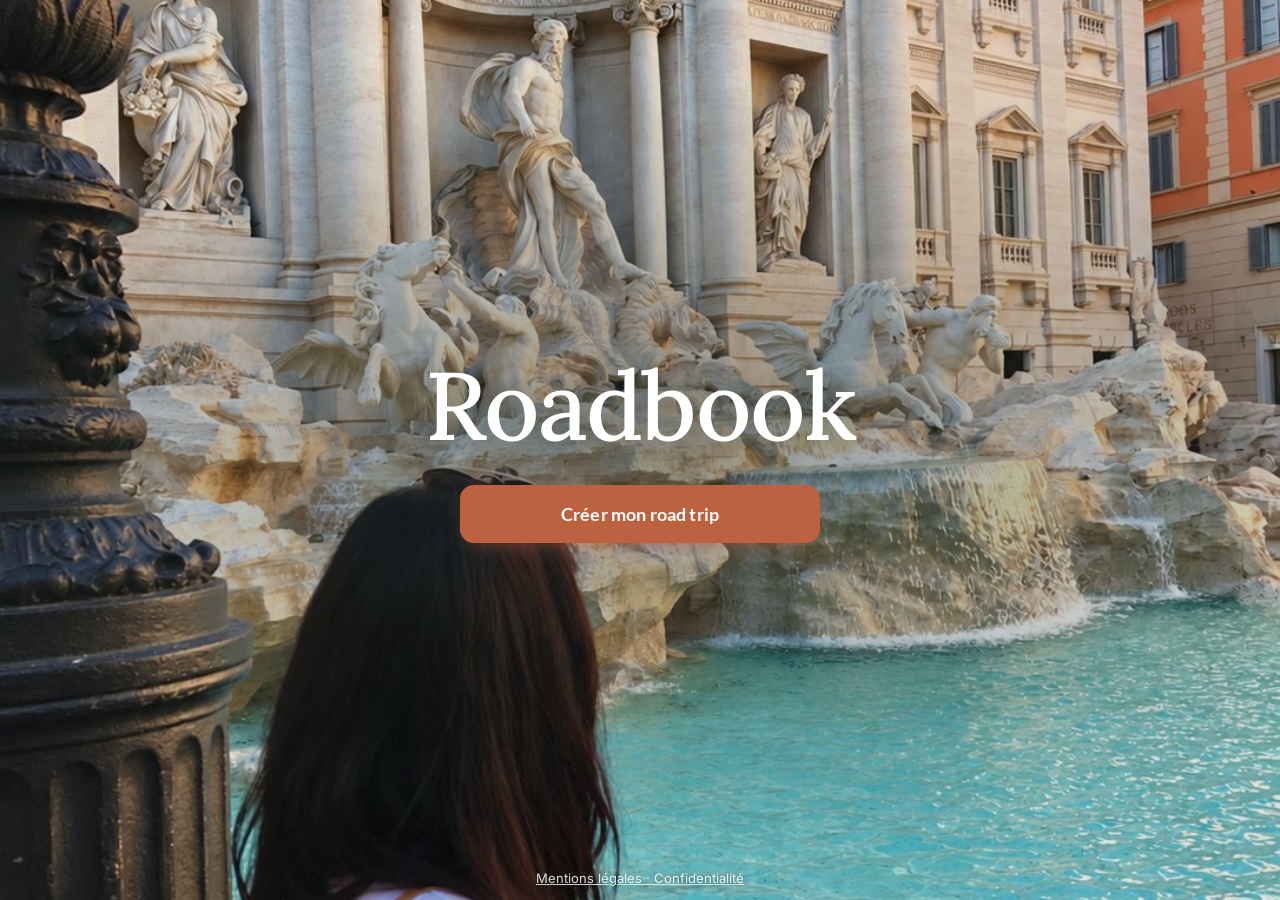
==== commit 71809259: "Pages légales et confidentialité, polices hébergées avec le site Co-Authored-By: Claude Opus 5.5 <no" ====
--- a/index.html
+++ b/index.html
@@ -5,9 +5,7 @@
   <meta name="viewport" content="width=device-width, initial-scale=1, viewport-fit=cover">
   <meta name="theme-color" content="#F4F1EA">
   <title>Roadbook</title>
-  <link rel="preconnect" href="https://fonts.googleapis.com">
-  <link rel="preconnect" href="https://fonts.gstatic.com" crossorigin>
-  <link href="https://fonts.googleapis.com/css2?family=Inter:wght@400;500;600&family=Lato:wght@400;700&family=Lora:ital,wght@0,500;0,600;1,500&display=swap" rel="stylesheet">
+  <link rel="stylesheet" href="css/polices.css">
   <link rel="manifest" href="manifest.webmanifest">
   <link rel="apple-touch-icon" href="images/icone-192.png">
   <meta name="apple-mobile-web-app-capable" content="yes">
@@ -30,6 +28,7 @@
         <button class="btn btn--principal" type="button" data-aller="#/depart">Créer mon road trip</button>
         <a class="accueil-voyages" href="#/voyages" id="lien-voyages" hidden></a>
       </div>
+      <a class="accueil-infos" href="infos.html">Mentions légales · Confidentialité</a>
     </section>
 
     <!-- ÉCRAN 2 — MON DÉPART -->
--- a/css/polices.css
+++ b/css/polices.css
@@ -0,0 +1,34 @@
+/* Polices de Roadbook, hébergées avec l’application (aucune requête vers Google).
+   Inter, Lato, Lora : SIL Open Font License 1.1 (voir fonts/LICENCE-*.txt). */
+@font-face { font-family: 'Inter'; font-style: normal; font-weight: 400; font-display: swap;
+  src: url('../fonts/inter-latin-ext-400-normal.woff2') format('woff2'); unicode-range: U+0100-02BA, U+02BD-02C5, U+02C7-02CC, U+02CE-02D7, U+02DD-02FF, U+0304, U+0308, U+0329, U+1D00-1DBF, U+1E00-1E9F, U+1EF2-1EFF, U+2020, U+20A0-20AB, U+20AD-20C0, U+2113, U+2C60-2C7F, U+A720-A7FF; }
+@font-face { font-family: 'Inter'; font-style: normal; font-weight: 400; font-display: swap;
+  src: url('../fonts/inter-latin-400-normal.woff2') format('woff2'); unicode-range: U+0000-00FF, U+0131, U+0152-0153, U+02BB-02BC, U+02C6, U+02DA, U+02DC, U+0304, U+0308, U+0329, U+2000-206F, U+20AC, U+2122, U+2191, U+2193, U+2212, U+2215, U+FEFF, U+FFFD; }
+@font-face { font-family: 'Inter'; font-style: normal; font-weight: 500; font-display: swap;
+  src: url('../fonts/inter-latin-ext-500-normal.woff2') format('woff2'); unicode-range: U+0100-02BA, U+02BD-02C5, U+02C7-02CC, U+02CE-02D7, U+02DD-02FF, U+0304, U+0308, U+0329, U+1D00-1DBF, U+1E00-1E9F, U+1EF2-1EFF, U+2020, U+20A0-20AB, U+20AD-20C0, U+2113, U+2C60-2C7F, U+A720-A7FF; }
+@font-face { font-family: 'Inter'; font-style: normal; font-weight: 500; font-display: swap;
+  src: url('../fonts/inter-latin-500-normal.woff2') format('woff2'); unicode-range: U+0000-00FF, U+0131, U+0152-0153, U+02BB-02BC, U+02C6, U+02DA, U+02DC, U+0304, U+0308, U+0329, U+2000-206F, U+20AC, U+2122, U+2191, U+2193, U+2212, U+2215, U+FEFF, U+FFFD; }
+@font-face { font-family: 'Inter'; font-style: normal; font-weight: 600; font-display: swap;
+  src: url('../fonts/inter-latin-ext-600-normal.woff2') format('woff2'); unicode-range: U+0100-02BA, U+02BD-02C5, U+02C7-02CC, U+02CE-02D7, U+02DD-02FF, U+0304, U+0308, U+0329, U+1D00-1DBF, U+1E00-1E9F, U+1EF2-1EFF, U+2020, U+20A0-20AB, U+20AD-20C0, U+2113, U+2C60-2C7F, U+A720-A7FF; }
+@font-face { font-family: 'Inter'; font-style: normal; font-weight: 600; font-display: swap;
+  src: url('../fonts/inter-latin-600-normal.woff2') format('woff2'); unicode-range: U+0000-00FF, U+0131, U+0152-0153, U+02BB-02BC, U+02C6, U+02DA, U+02DC, U+0304, U+0308, U+0329, U+2000-206F, U+20AC, U+2122, U+2191, U+2193, U+2212, U+2215, U+FEFF, U+FFFD; }
+@font-face { font-family: 'Lato'; font-style: normal; font-weight: 400; font-display: swap;
+  src: url('../fonts/lato-latin-ext-400-normal.woff2') format('woff2'); unicode-range: U+0100-02BA, U+02BD-02C5, U+02C7-02CC, U+02CE-02D7, U+02DD-02FF, U+0304, U+0308, U+0329, U+1D00-1DBF, U+1E00-1E9F, U+1EF2-1EFF, U+2020, U+20A0-20AB, U+20AD-20C0, U+2113, U+2C60-2C7F, U+A720-A7FF; }
+@font-face { font-family: 'Lato'; font-style: normal; font-weight: 400; font-display: swap;
+  src: url('../fonts/lato-latin-400-normal.woff2') format('woff2'); unicode-range: U+0000-00FF, U+0131, U+0152-0153, U+02BB-02BC, U+02C6, U+02DA, U+02DC, U+0304, U+0308, U+0329, U+2000-206F, U+20AC, U+2122, U+2191, U+2193, U+2212, U+2215, U+FEFF, U+FFFD; }
+@font-face { font-family: 'Lato'; font-style: normal; font-weight: 700; font-display: swap;
+  src: url('../fonts/lato-latin-ext-700-normal.woff2') format('woff2'); unicode-range: U+0100-02BA, U+02BD-02C5, U+02C7-02CC, U+02CE-02D7, U+02DD-02FF, U+0304, U+0308, U+0329, U+1D00-1DBF, U+1E00-1E9F, U+1EF2-1EFF, U+2020, U+20A0-20AB, U+20AD-20C0, U+2113, U+2C60-2C7F, U+A720-A7FF; }
+@font-face { font-family: 'Lato'; font-style: normal; font-weight: 700; font-display: swap;
+  src: url('../fonts/lato-latin-700-normal.woff2') format('woff2'); unicode-range: U+0000-00FF, U+0131, U+0152-0153, U+02BB-02BC, U+02C6, U+02DA, U+02DC, U+0304, U+0308, U+0329, U+2000-206F, U+20AC, U+2122, U+2191, U+2193, U+2212, U+2215, U+FEFF, U+FFFD; }
+@font-face { font-family: 'Lora'; font-style: normal; font-weight: 500; font-display: swap;
+  src: url('../fonts/lora-latin-ext-500-normal.woff2') format('woff2'); unicode-range: U+0100-02BA, U+02BD-02C5, U+02C7-02CC, U+02CE-02D7, U+02DD-02FF, U+0304, U+0308, U+0329, U+1D00-1DBF, U+1E00-1E9F, U+1EF2-1EFF, U+2020, U+20A0-20AB, U+20AD-20C0, U+2113, U+2C60-2C7F, U+A720-A7FF; }
+@font-face { font-family: 'Lora'; font-style: normal; font-weight: 500; font-display: swap;
+  src: url('../fonts/lora-latin-500-normal.woff2') format('woff2'); unicode-range: U+0000-00FF, U+0131, U+0152-0153, U+02BB-02BC, U+02C6, U+02DA, U+02DC, U+0304, U+0308, U+0329, U+2000-206F, U+20AC, U+2122, U+2191, U+2193, U+2212, U+2215, U+FEFF, U+FFFD; }
+@font-face { font-family: 'Lora'; font-style: normal; font-weight: 600; font-display: swap;
+  src: url('../fonts/lora-latin-ext-600-normal.woff2') format('woff2'); unicode-range: U+0100-02BA, U+02BD-02C5, U+02C7-02CC, U+02CE-02D7, U+02DD-02FF, U+0304, U+0308, U+0329, U+1D00-1DBF, U+1E00-1E9F, U+1EF2-1EFF, U+2020, U+20A0-20AB, U+20AD-20C0, U+2113, U+2C60-2C7F, U+A720-A7FF; }
+@font-face { font-family: 'Lora'; font-style: normal; font-weight: 600; font-display: swap;
+  src: url('../fonts/lora-latin-600-normal.woff2') format('woff2'); unicode-range: U+0000-00FF, U+0131, U+0152-0153, U+02BB-02BC, U+02C6, U+02DA, U+02DC, U+0304, U+0308, U+0329, U+2000-206F, U+20AC, U+2122, U+2191, U+2193, U+2212, U+2215, U+FEFF, U+FFFD; }
+@font-face { font-family: 'Lora'; font-style: italic; font-weight: 500; font-display: swap;
+  src: url('../fonts/lora-latin-ext-500-italic.woff2') format('woff2'); unicode-range: U+0100-02BA, U+02BD-02C5, U+02C7-02CC, U+02CE-02D7, U+02DD-02FF, U+0304, U+0308, U+0329, U+1D00-1DBF, U+1E00-1E9F, U+1EF2-1EFF, U+2020, U+20A0-20AB, U+20AD-20C0, U+2113, U+2C60-2C7F, U+A720-A7FF; }
+@font-face { font-family: 'Lora'; font-style: italic; font-weight: 500; font-display: swap;
+  src: url('../fonts/lora-latin-500-italic.woff2') format('woff2'); unicode-range: U+0000-00FF, U+0131, U+0152-0153, U+02BB-02BC, U+02C6, U+02DA, U+02DC, U+0304, U+0308, U+0329, U+2000-206F, U+20AC, U+2122, U+2191, U+2193, U+2212, U+2215, U+FEFF, U+FFFD; }
--- a/css/styles.css
+++ b/css/styles.css
@@ -568,3 +568,5 @@
 .commu-accord { display: flex; gap: 10px; align-items: flex-start; margin-top: 12px; font-size: 14px; color: var(--encre-douce); }
 .commu-accord input { margin-top: 3px; width: 18px; height: 18px; flex: 0 0 auto; }
 .commu-merci { margin: 0; padding: 14px; border-radius: 12px; background: rgba(110, 142, 134, .12); font-weight: 600; color: var(--vert-fonce); }
+.accueil-infos { position: absolute; z-index: 1; left: 0; right: 0; bottom: calc(14px + env(safe-area-inset-bottom)); text-align: center; color: #fff; opacity: .85;
+  font: 400 13px var(--f-corps); text-shadow: 0 1px 6px rgba(38, 51, 47, .6); }
